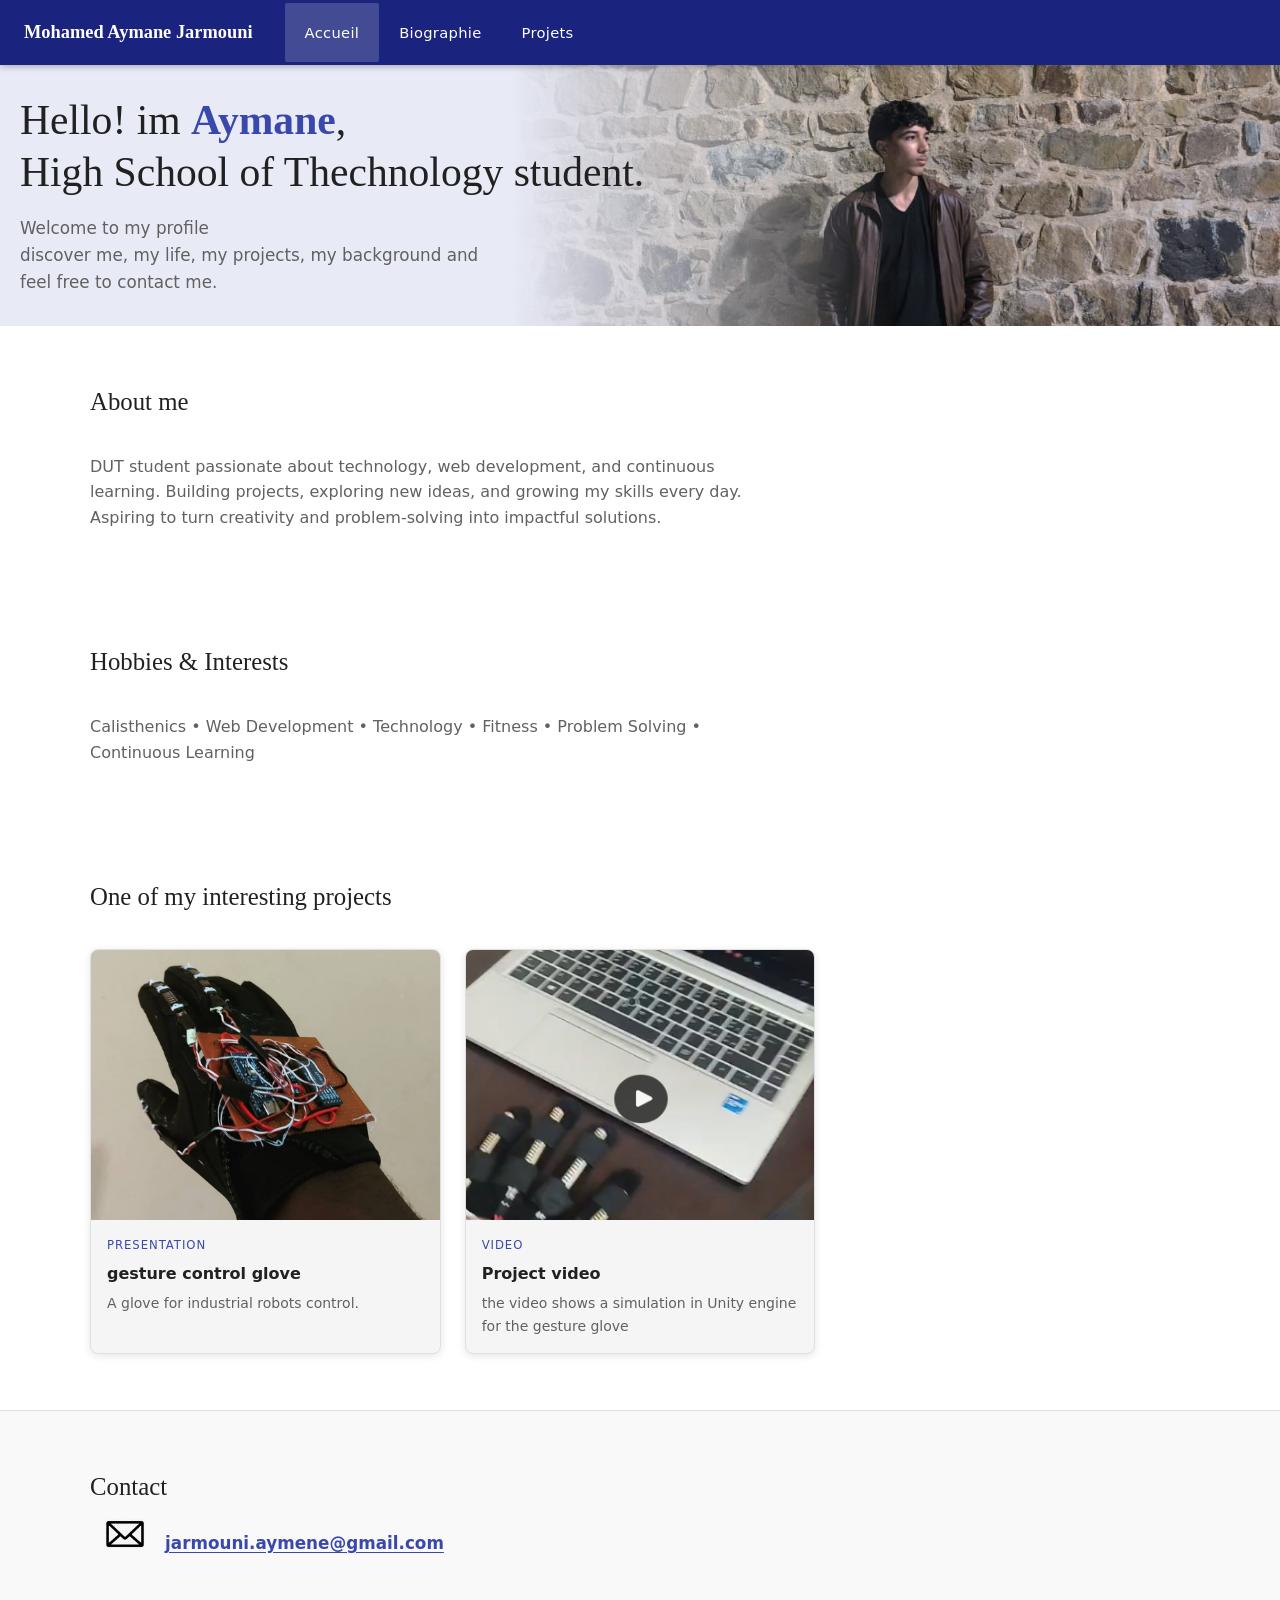
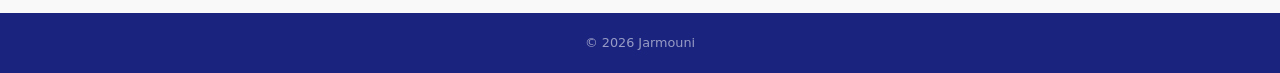
==== index.html @ f405f296 "Update index.html" ====
<!DOCTYPE html>
<html lang="fr">
<head>
  <meta charset="UTF-8" />
  <meta name="viewport" content="width=device-width, initial-scale=1.0" />
  <meta name="viewport" content="width=1280, initial-scale=1.0, maximum-scale=1.0">
  <meta name="viewport" content="width=device-width, initial-scale=1.0, maximum-scale=5.0, user-scalable=yes">
  <link rel="stylesheet" href="sheet.css">
  <title>me</title>
  <script>
    if (/Android|webOS|iPhone|iPad|iPod|BlackBerry|IEMobile|Opera Mini/i.test(navigator.userAgent)) {
        document.querySelector("meta[name=viewport]").setAttribute("content", "width=1280, initial-scale=1.0");
    }
</script>
<style>
.modal {
    display: none;
    position: fixed;
    inset: 0;
    background: rgba(0,0,0,0.7);
    z-index: 9999;

    justify-content: center;
    align-items: center;
}

.modal-content {
    width: 90%;
    max-width: 470px;
    border-radius: 20px;
    overflow: hidden;
    box-shadow: 0 20px 50px rgba(0,0,0,0.5);
    background: white;
}

.modal-content video {
    width: auto;
    height: auto;
    display: block;
}

.close {
    position: absolute;
    top: 20px;
    right: 30px;
    font-size: 35px;
    color: white;
    cursor: pointer;
}
</style><!---->
</head>
<body>
<!--------------------------------------------------------------------------------------------->
  <nav>
    <div class="nav-inner">
      <div class="nav-brand">Mohamed Aymane Jarmouni</div>
      <ul class="nav-links">
        <li><a href="#accueil" class="active">Accueil</a></li>
        <li><a href="#biographie">Biographie</a></li>
        <li><a href="#projets">Projets</a></li>
      </ul>
    </div>
  </nav>
<!--------------------------------------------------------------------------------------------->
  <div class="hero" id="accueil">
    <div class="hero-inner">
      <div class="hero-text">
        <h1>Hello! im <strong>Aymane</strong>,<br> High School of Thechnology student.</h1>
        <p>Welcome to my profile<br>discover me, my life, my projects, my background and feel free to contact me.</p>
      </div>
      <div class="hero-image">
        <img src="1.jpeg" alt="">
      </div>
    </div>
  </div>
<!--------------------------------------------------------------------------------------------->
  <section id="biographie">
    <div class="section-inner">
      <h2>About me</h2>
      <p style="max-width:680px; color: var(--color-muted); font-size:1rem;">
        DUT student passionate about technology, web development, and continuous learning.
        Building projects, exploring new ideas, and growing my skills every day.
        Aspiring to turn creativity and problem-solving into impactful solutions.  
      </p>
    </div>
  </section>
  <!-------------------------------------------------------------->
  <section id="HobbiesnInterests">
    <div class="section-inner">
      <h2>Hobbies & Interests</h2>
      <p style="max-width:680px; color: var(--color-muted); font-size:1rem;">
        Calisthenics • Web Development • Technology • Fitness • Problem Solving • Continuous Learning 
      </p>
    </div>
  </section>
<!--------------------------------------------------------------------------------------------->
  <section class="projects" id="projets">
    <div class="section-inner">
      <h2>One of my interesting projects</h2>
      <div class="projects-grid">

        <!-- Card 1-->
      <a href="pdf.html">
        <div class="card">
          <img src="imageglove43d9-af39-7bb3cfc9e636.jpeg" height="270px" width="350px" alt="">
          <div class="card-body">
            <div class="card-label">Presentation</div>
            <div class="card-title">gesture control glove</div>
            <div class="card-desc">A glove for industrial robots control.<br><span style="visibility: hidden;">.</span></div>
          </div>
        </div>
      </a>
        <!-- Card 3 -------------->
      <a href="#" onclick="openVideo()">
        <div class="card">
          <img src="Screensììììhot from 2026-06-13 17-53-00.png" height="270px" width="350px" alt="">
          <div class="card-body">
            <div class="card-label">Video</div>
            <div class="card-title">Project video</div>
            <div class="card-desc">the video shows a simulation in Unity engine for the gesture glove</div>
          </div>
        </div>
      </a> 
      <div class="modal" id="videoModal">
    <span class="close" onclick="closeVideo()">&times;</span>

    <div class="modal-content">
        <video controls muted>
            <source src="WhatsApp Video 2026-06-13 at 4.05.03 PM.mp4" type="video/mp4">
        </video>
    </div>
    <script>
function openVideo() {
    document.getElementById("videoModal").style.display = "flex";
}

function closeVideo() {
    document.getElementById("videoModal").style.display = "none";
}
</script>

      </div>
    </div>
  </section>
<!--------------------------------------------------------------------------------------------->
  <section class="contact">
    <div class="section-inner">
      <h2>Contact</h2>
      <img src="email.png" width="40" height="30" style="display: inline-block;margin: 0 15px;">
      <a href="mailto:jarmouni.aymene@gmail.com">jarmouni.aymene@gmail.com</a><br>
    </div>
  </section>
<!--------------------------------------------------------------------------------------------->

  <footer>
    &copy; 2026 Jarmouni
  </footer>
<!--------------------------------------------------------------------------------------------->
</body>
</html>
---- sheet.css ----
/* ── TOKENS ────────────────────────────────────────────── */
    :root {
      --color-bg:        #ffffff;
      --color-nav-bg:    #1a237e;   /* deep indigo, like the Google Sites dark nav */
      --color-nav-text:  #ffffff;
      --color-nav-hover: rgba(255,255,255,0.18);
      --color-hero-bg:   #e8eaf6;   /* very light indigo tint */
      --color-accent:    #3949ab;
      --color-text:      #212121;
      --color-muted:     #616161;
      --color-card-bg:   #f5f5f5;
      --color-card-border: #e0e0e0;
      --color-footer-bg: #f9f9f9;
      --color-footer-border: #e0e0e0;

      --font-display: 'Georgia', serif;
      --font-body:    'Segoe UI', system-ui, sans-serif;

      --radius: 8px;
      --shadow: 0 2px 8px rgba(0,0,0,0.10);
    }

    /* ── RESET ─────────────────────────────────────────────── */
    *, *::before, *::after { box-sizing: border-box; margin: 0; padding: 0; }
    body {
      font-family: var(--font-body);
      background: var(--color-bg);
      color: var(--color-text);
      line-height: 1.6;
    }
    a { color: inherit; text-decoration: none; }
    img { display: block; max-width: 100%; }

    /* ── NAV ────────────────────────────────────────────────── */
    nav {
      background: var(--color-nav-bg);
      position: sticky;
      top: 0;
      z-index: 100;
      box-shadow: 0 2px 6px rgba(0,0,0,0.25);
    }
    .nav-inner {
      max-width: 1100px;
      margin: 0 0;
      padding: 0 24px;
      display: flex;
      align-items: center;
      gap: 8px;
    }
    .nav-brand {
      font-family: var(--font-display);
      font-size: 1.15rem;
      font-weight: 700;
      color: var(--color-nav-text);
      padding: 18px 0;
      margin-right: 24px;
      white-space: nowrap;
    }
    .nav-links {
      display: flex;
      list-style: none;
      gap: 0;
    }
    .nav-links li a {
      display: block;
      color: var(--color-nav-text);
      padding: 18px 20px;
      font-size: 0.92rem;
      letter-spacing: 0.02em;
      transition: background 0.18s;
      border-radius: 2px;
    }
    .nav-links li a:hover,
    .nav-links li a.active {
      background: var(--color-nav-hover);
    }

    /* ── HERO ───────────────────────────────────────────────── */
    .hero {
      background: var(--color-hero-bg);
      padding: 0px 0px;
    }
    .hero-inner {
      display: flex;
      align-items: left;
      position: relative;
      z-index: 1;
      padding: 30px 0px 30px 20px;
    }
    .hero-text { flex: 1; position: relative;
  z-index: 2;         }
    .hero-text h1 {
      font-family: var(--font-display);
      font-size: clamp(1.6rem, 4vw, 2.6rem);
      font-weight: 400;
      line-height: 1.25;
      color: var(--color-text);
      margin-bottom: 16px;
      position: relative;
  z-index: 2;        
    }
    .hero-text h1 strong {
      color: var(--color-accent);
      font-weight: 700;
      position: relative;
      z-index: 2;        
      
    }
    .hero-text p {
      font-size: 1.05rem;
      color: var(--color-muted);
      max-width: 480px;
      position: relative;
  z-index: 2;        
    }
    .hero-image {
      position: absolute;
  right: 0;
  top: 0;
  height: 100%;
  width: 60%;
    }
    .hero-image img {
      width: 100%;
      height: 100%;
      object-fit: cover;
  -webkit-mask-image: linear-gradient(to left, black 50%, transparent 100%);
  mask-image: linear-gradient(to left, black 50%, transparent 100%);
    }
    
    .hero-image-placeholder {
      width: 100%;
      height: 100%;
      display: flex;
      align-items: center;
      justify-content: center;
      color: #9fa8da;
      font-size: 3rem;
    }

    /* ── SECTIONS ───────────────────────────────────────────── */
    section {
      padding: 56px 24px;
    }
    .section-inner {
      max-width: 1100px;
      margin: 0 auto;
    }
    section h2 {
      font-family: var(--font-display);
      font-size: 1.55rem;
      font-weight: 400;
      color: var(--color-text);
      margin-bottom: 32px;
    }

    /* ── PROJECTS GRID ──────────────────────────────────────── */
    .projects { background: var(--color-bg); }
    .projects-grid {
      display: grid;
      grid-template-columns: repeat(3, 1fr);
      gap: 24px;
    }
    .card {
      background: var(--color-card-bg);
      border: 1px solid var(--color-card-border);
      border-radius: var(--radius);
      overflow: hidden;
      box-shadow: var(--shadow);
      transition: transform 0.18s, box-shadow 0.18s;
    }
    .card:hover {
      transform: translateY(-3px);
      box-shadow: 0 6px 18px rgba(0,0,0,0.13);
    }
    .card-thumb {
      width: 100%;
      height: 160px;
      background: #c5cae9;
      display: flex;
      align-items: center;
      justify-content: center;
      color: #9fa8da;
      font-size: 2.5rem;
    }
    .card-thumb img {
      width: 100%;
      height: 100%;
      object-fit: cover;
    }
    .card-body {
      padding: 16px;
    }
    .card-label {
      font-size: 0.73rem;
      text-transform: uppercase;
      letter-spacing: 0.08em;
      color: var(--color-accent);
      margin-bottom: 6px;
    }
    .card-title {
      font-size: 1rem;
      font-weight: 600;
      color: var(--color-text);
    }
    .card-desc {
      font-size: 0.875rem;
      color: var(--color-muted);
      margin-top: 6px;
    }

    /* ── CONTACT ────────────────────────────────────────────── */
    .contact {
      background: var(--color-footer-bg);
      border-top: 1px solid var(--color-footer-border);
    }
    .contact h2 { margin-bottom: 12px; }
    .contact a {
      color: var(--color-accent);
      font-size: 1.05rem;
      font-weight: 600;
      text-decoration: underline;
      text-underline-offset: 3px;
    }
    .contact a:hover { opacity: 0.8; }

    /* ── FOOTER ─────────────────────────────────────────────── */
    footer {
      background: var(--color-nav-bg);
      color: rgba(255,255,255,0.55);
      text-align: center;
      font-size: 0.8rem;
      padding: 20px 24px;
    }

    /* ── RESPONSIVE ─────────────────────────────────────────── */
    @media (max-width: 900px) {
      .hero-inner { flex-direction: column; gap: 32px; }
      .hero-image { width: 100%; height: 226px; }
      .projects-grid { grid-template-columns: repeat(2, 1fr); }
    }
    @media (max-width: 600px) {
      .nav-brand { font-size: 1rem; }
      .nav-links li a { padding: 18px 12px; font-size: 0.85rem; }
      .projects-grid { grid-template-columns: 1fr; }
    }
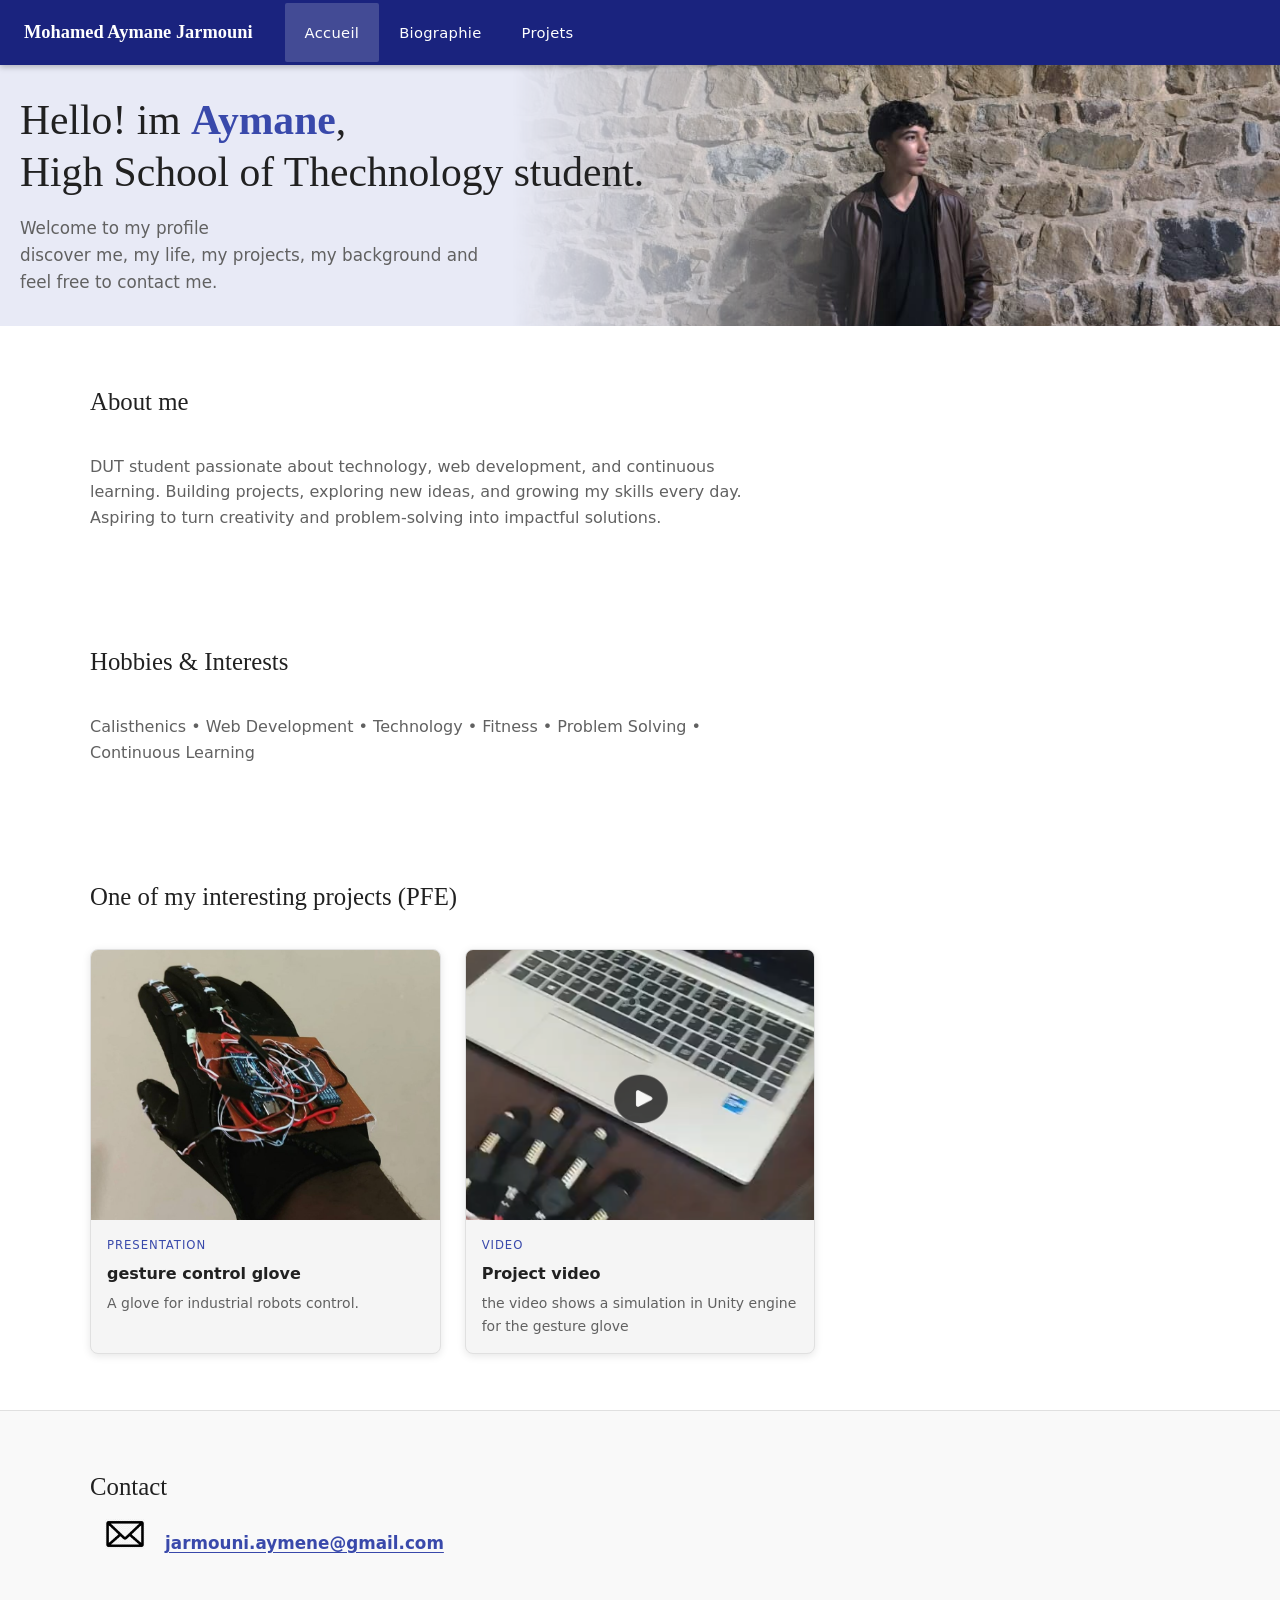
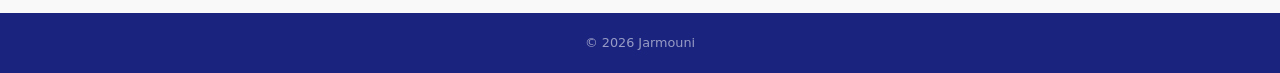
==== commit 97478386: "Update index.html" ====
--- a/index.html
+++ b/index.html
@@ -7,11 +7,7 @@
   <meta name="viewport" content="width=device-width, initial-scale=1.0, maximum-scale=5.0, user-scalable=yes">
   <link rel="stylesheet" href="sheet.css">
   <title>me</title>
-  <script>
-    if (/Android|webOS|iPhone|iPad|iPod|BlackBerry|IEMobile|Opera Mini/i.test(navigator.userAgent)) {
-        document.querySelector("meta[name=viewport]").setAttribute("content", "width=1280, initial-scale=1.0");
-    }
-</script>
+  
 <style>
 .modal {
     display: none;
@@ -96,7 +92,7 @@
 <!--------------------------------------------------------------------------------------------->
   <section class="projects" id="projets">
     <div class="section-inner">
-      <h2>One of my interesting projects</h2>
+      <h2>One of my interesting projects (PFE)</h2>
       <div class="projects-grid">
 
         <!-- Card 1-->
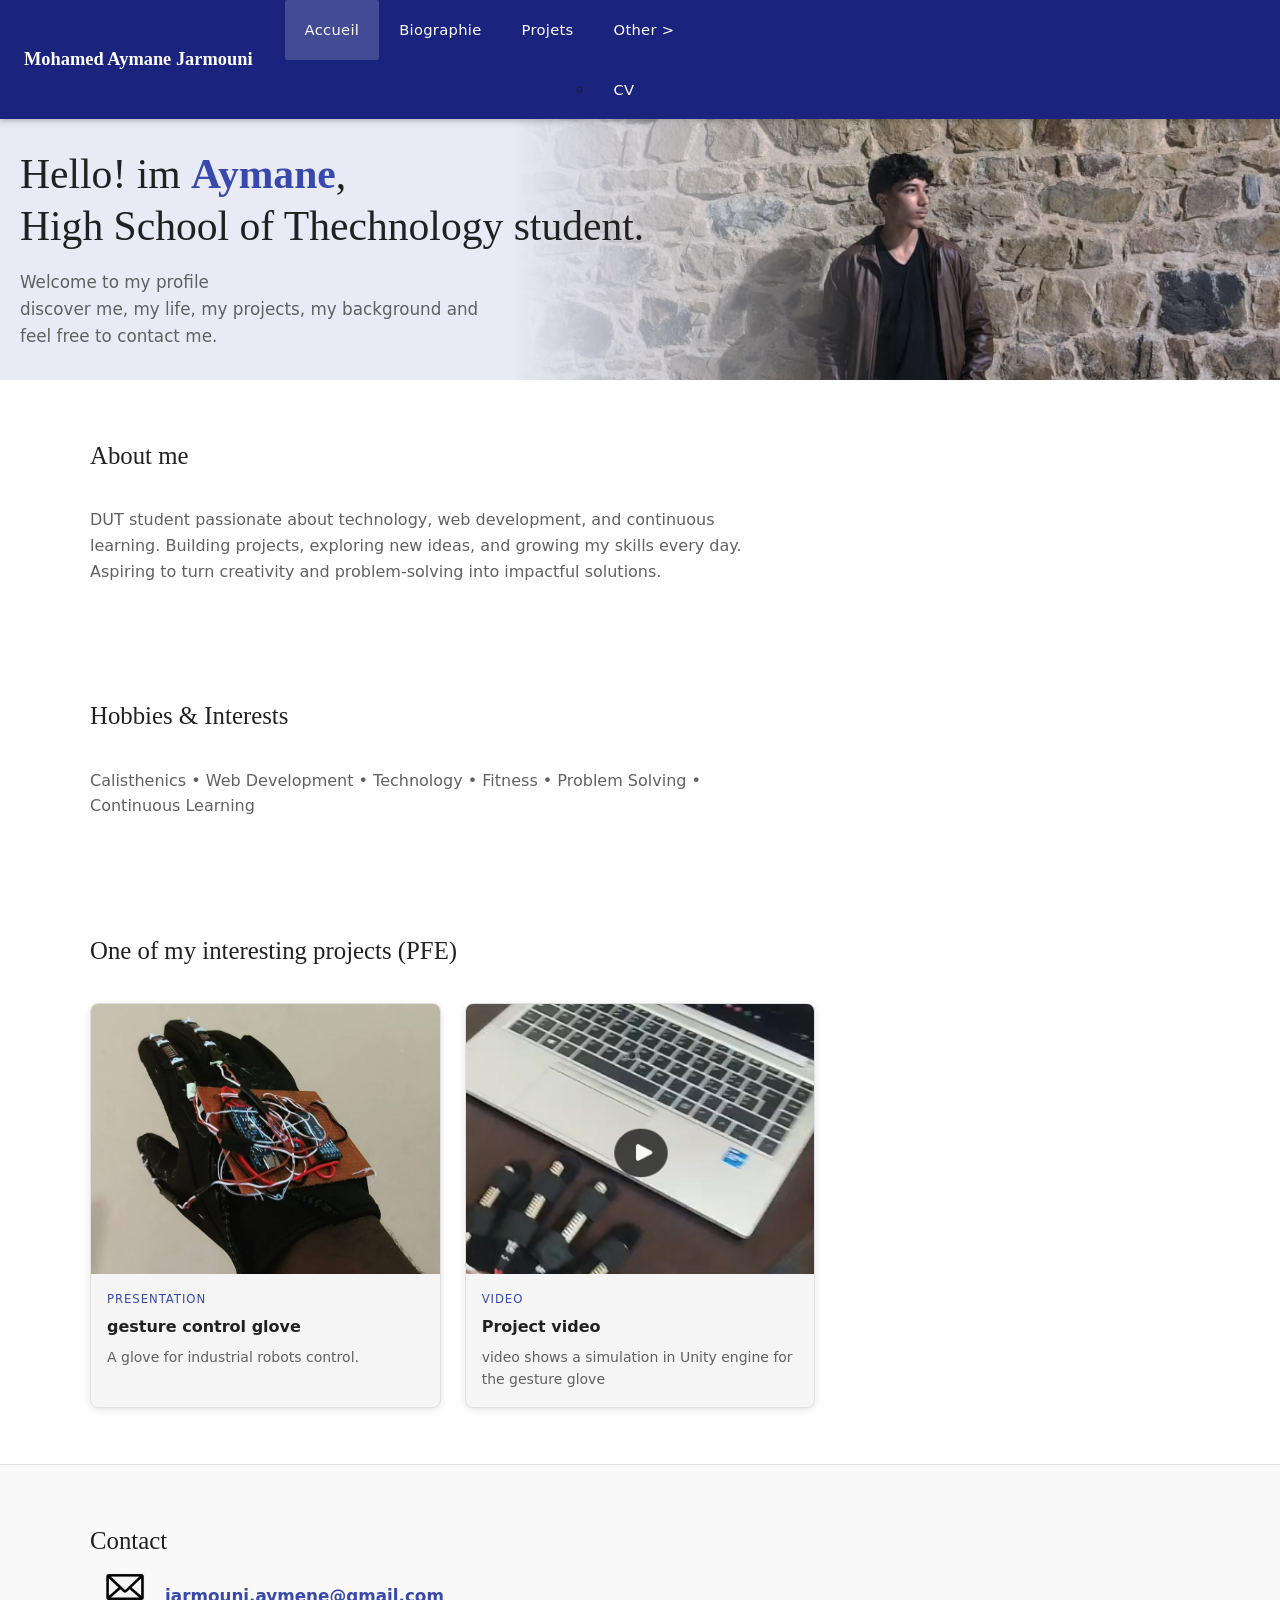
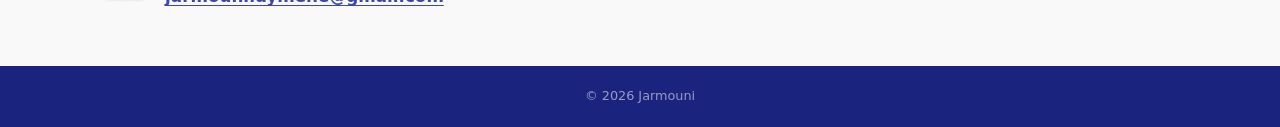
==== commit e542705b: "Update index.html" ====
--- a/index.html
+++ b/index.html
@@ -7,7 +7,11 @@
   <meta name="viewport" content="width=device-width, initial-scale=1.0, maximum-scale=5.0, user-scalable=yes">
   <link rel="stylesheet" href="sheet.css">
   <title>me</title>
-  
+  <script>
+    if (/Android|webOS|iPhone|iPad|iPod|BlackBerry|IEMobile|Opera Mini/i.test(navigator.userAgent)) {
+        document.querySelector("meta[name=viewport]").setAttribute("content", "width=1280, initial-scale=1.0");
+    }
+</script>
 <style>
 .modal {
     display: none;
@@ -54,6 +58,11 @@
         <li><a href="#accueil" class="active">Accueil</a></li>
         <li><a href="#biographie">Biographie</a></li>
         <li><a href="#projets">Projets</a></li>
+        <li class="dropdown"><a >Other <span class="arrow">></span></a>
+        <ul class="submenu">
+        <li><a href="index_cv.html">CV</a></li>
+      </ul>
+        </li>
       </ul>
     </div>
   </nav>
@@ -113,7 +122,7 @@
           <div class="card-body">
             <div class="card-label">Video</div>
             <div class="card-title">Project video</div>
-            <div class="card-desc">the video shows a simulation in Unity engine for the gesture glove</div>
+            <div class="card-desc">video shows a simulation in Unity engine for the gesture glove</div>
           </div>
         </div>
       </a> 
--- a/sheet.css
+++ b/sheet.css
@@ -27,6 +27,7 @@
       background: var(--color-bg);
       color: var(--color-text);
       line-height: 1.6;
+ 
     }
     a { color: inherit; text-decoration: none; }
     img { display: block; max-width: 100%; }
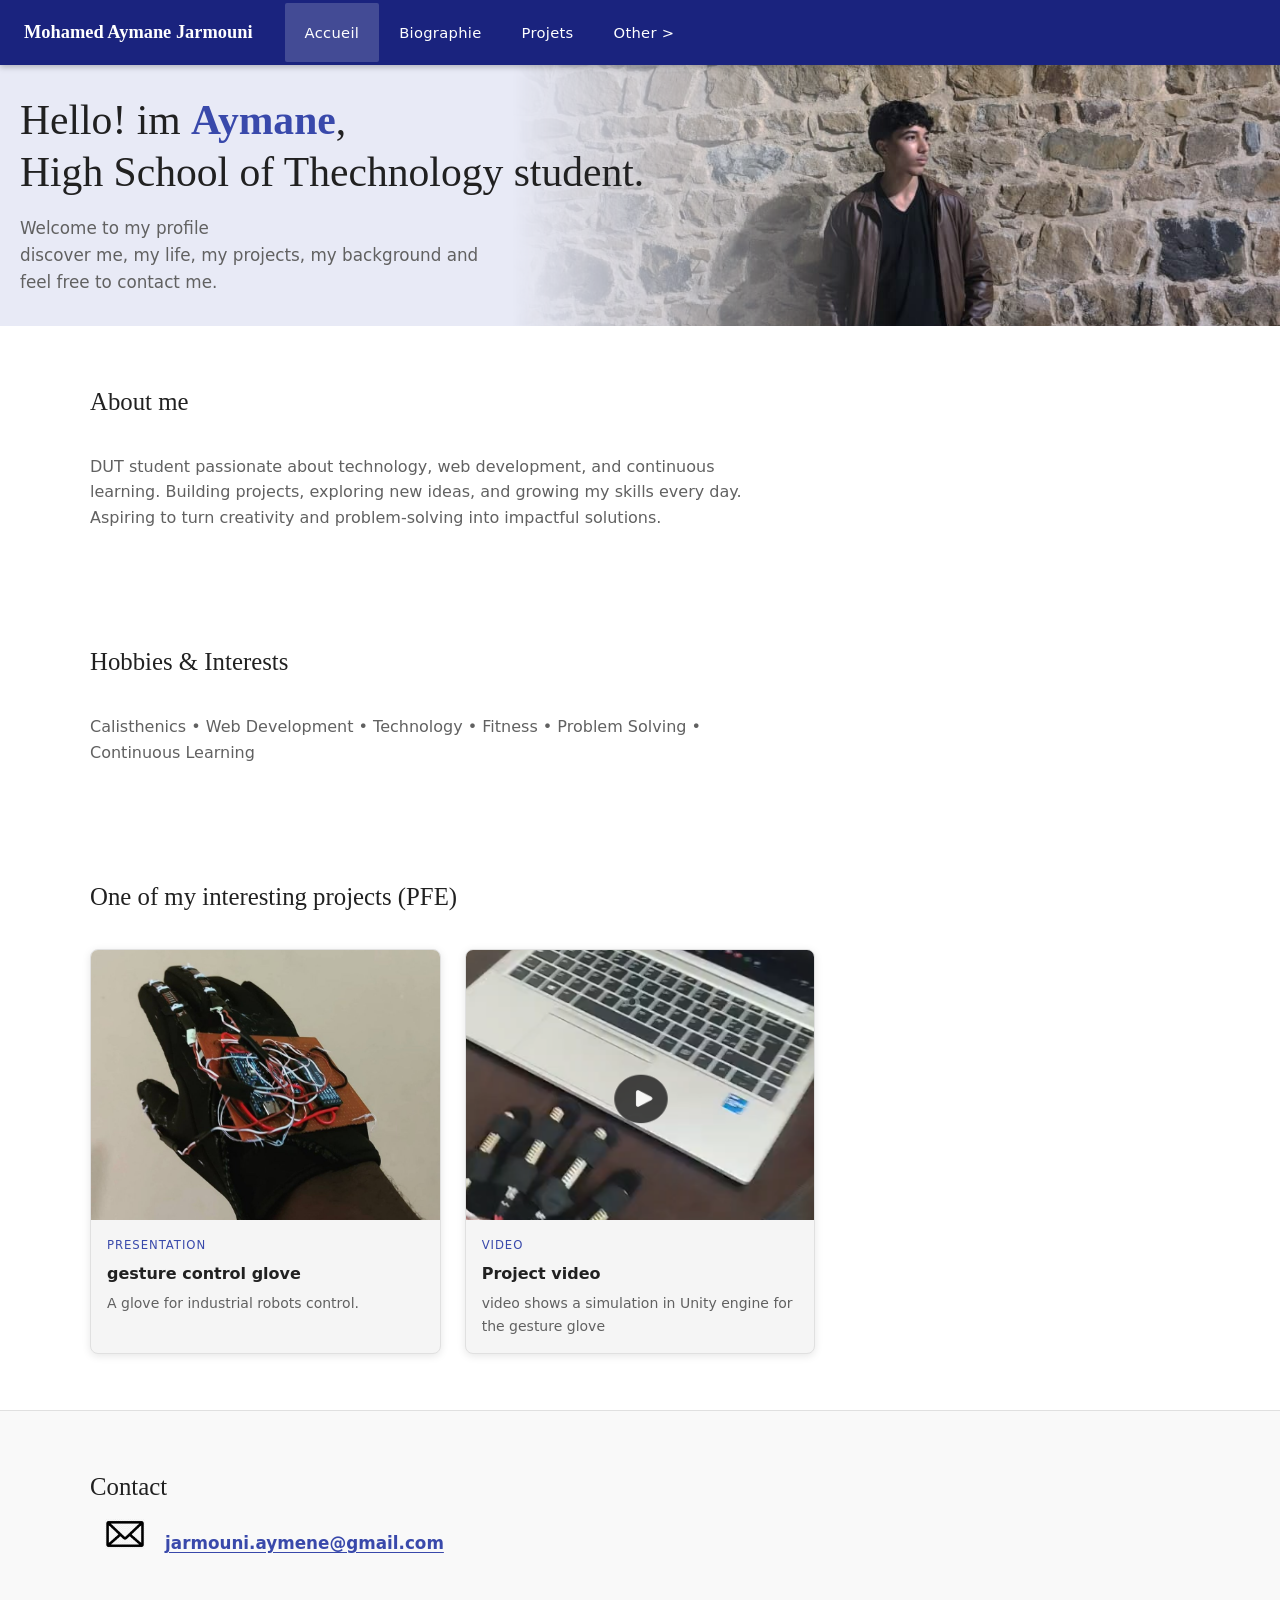
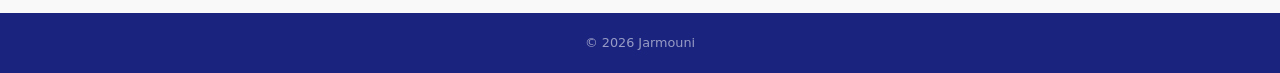
==== commit 52318e7f: "Update index.html" ====
--- a/index.html
+++ b/index.html
@@ -7,11 +7,7 @@
   <meta name="viewport" content="width=device-width, initial-scale=1.0, maximum-scale=5.0, user-scalable=yes">
   <link rel="stylesheet" href="sheet.css">
   <title>me</title>
-  <script>
-    if (/Android|webOS|iPhone|iPad|iPod|BlackBerry|IEMobile|Opera Mini/i.test(navigator.userAgent)) {
-        document.querySelector("meta[name=viewport]").setAttribute("content", "width=1280, initial-scale=1.0");
-    }
-</script>
+  
 <style>
 .modal {
     display: none;
--- a/sheet.css
+++ b/sheet.css
@@ -1,10 +1,10 @@
- /* ── TOKENS ────────────────────────────────────────────── */
+ /*tokens*/
     :root {
       --color-bg:        #ffffff;
-      --color-nav-bg:    #1a237e;   /* deep indigo, like the Google Sites dark nav */
+      --color-nav-bg:    #1a237e;   
       --color-nav-text:  #ffffff;
       --color-nav-hover: rgba(255,255,255,0.18);
-      --color-hero-bg:   #e8eaf6;   /* very light indigo tint */
+      --color-hero-bg:   #e8eaf6;   
       --color-accent:    #3949ab;
       --color-text:      #212121;
       --color-muted:     #616161;
@@ -20,19 +20,18 @@
       --shadow: 0 2px 8px rgba(0,0,0,0.10);
     }
 
-    /* ── RESET ─────────────────────────────────────────────── */
+    
     *, *::before, *::after { box-sizing: border-box; margin: 0; padding: 0; }
     body {
       font-family: var(--font-body);
       background: var(--color-bg);
       color: var(--color-text);
       line-height: 1.6;
- 
     }
     a { color: inherit; text-decoration: none; }
     img { display: block; max-width: 100%; }
 
-    /* ── NAV ────────────────────────────────────────────────── */
+    
     nav {
       background: var(--color-nav-bg);
       position: sticky;
@@ -40,6 +39,40 @@
       z-index: 100;
       box-shadow: 0 2px 6px rgba(0,0,0,0.25);
     }
+    .dropdown {
+    position: relative;
+}
+
+.dropdown a {
+    text-decoration: none;
+    color: white;
+}
+
+.arrow {
+    display: inline-block;
+    transition: transform 0.3s ease;
+}
+
+.submenu {
+    display: none;
+    position: absolute;
+    top: 100%;
+    left: 0;
+    list-style: none;
+    background: #1a237e;
+    padding: 10px;
+    min-width: 94px;
+    border-bottom-left-radius:15px ;
+    border-bottom-right-radius: 15px;
+}
+
+.dropdown:hover .submenu {
+    display: block;
+}
+
+.dropdown:hover .arrow {
+    transform: rotate(90deg);
+}
     .nav-inner {
       max-width: 1100px;
       margin: 0 0;
@@ -76,7 +109,7 @@
       background: var(--color-nav-hover);
     }
 
-    /* ── HERO ───────────────────────────────────────────────── */
+    /* ---- HERO ----------------*/
     .hero {
       background: var(--color-hero-bg);
       padding: 0px 0px;
@@ -139,7 +172,7 @@
       font-size: 3rem;
     }
 
-    /* ── SECTIONS ───────────────────────────────────────────── */
+    /* -------- SECTIONS----------------------------*/
     section {
       padding: 56px 24px;
     }
@@ -155,7 +188,7 @@
       margin-bottom: 32px;
     }
 
-    /* ── PROJECTS GRID ──────────────────────────────────────── */
+    /* ─--- PROJECTS GRID -----------------------------------*/
     .projects { background: var(--color-bg); }
     .projects-grid {
       display: grid;
@@ -169,6 +202,7 @@
       overflow: hidden;
       box-shadow: var(--shadow);
       transition: transform 0.18s, box-shadow 0.18s;
+     max-width: fit-content;
     }
     .card:hover {
       transform: translateY(-3px);
@@ -210,7 +244,7 @@
       margin-top: 6px;
     }
 
-    /* ── CONTACT ────────────────────────────────────────────── */
+    /* -------------- CONTACT ---------------------------- */
     .contact {
       background: var(--color-footer-bg);
       border-top: 1px solid var(--color-footer-border);
@@ -225,7 +259,7 @@
     }
     .contact a:hover { opacity: 0.8; }
 
-    /* ── FOOTER ─────────────────────────────────────────────── */
+    /*------ FOOTER ------------- */
     footer {
       background: var(--color-nav-bg);
       color: rgba(255,255,255,0.55);
@@ -234,7 +268,7 @@
       padding: 20px 24px;
     }
 
-    /* ── RESPONSIVE ─────────────────────────────────────────── */
+    /*-------RESPONSIVE -------------------─────────────────────────────── */
     @media (max-width: 900px) {
       .hero-inner { flex-direction: column; gap: 32px; }
       .hero-image { width: 100%; height: 226px; }
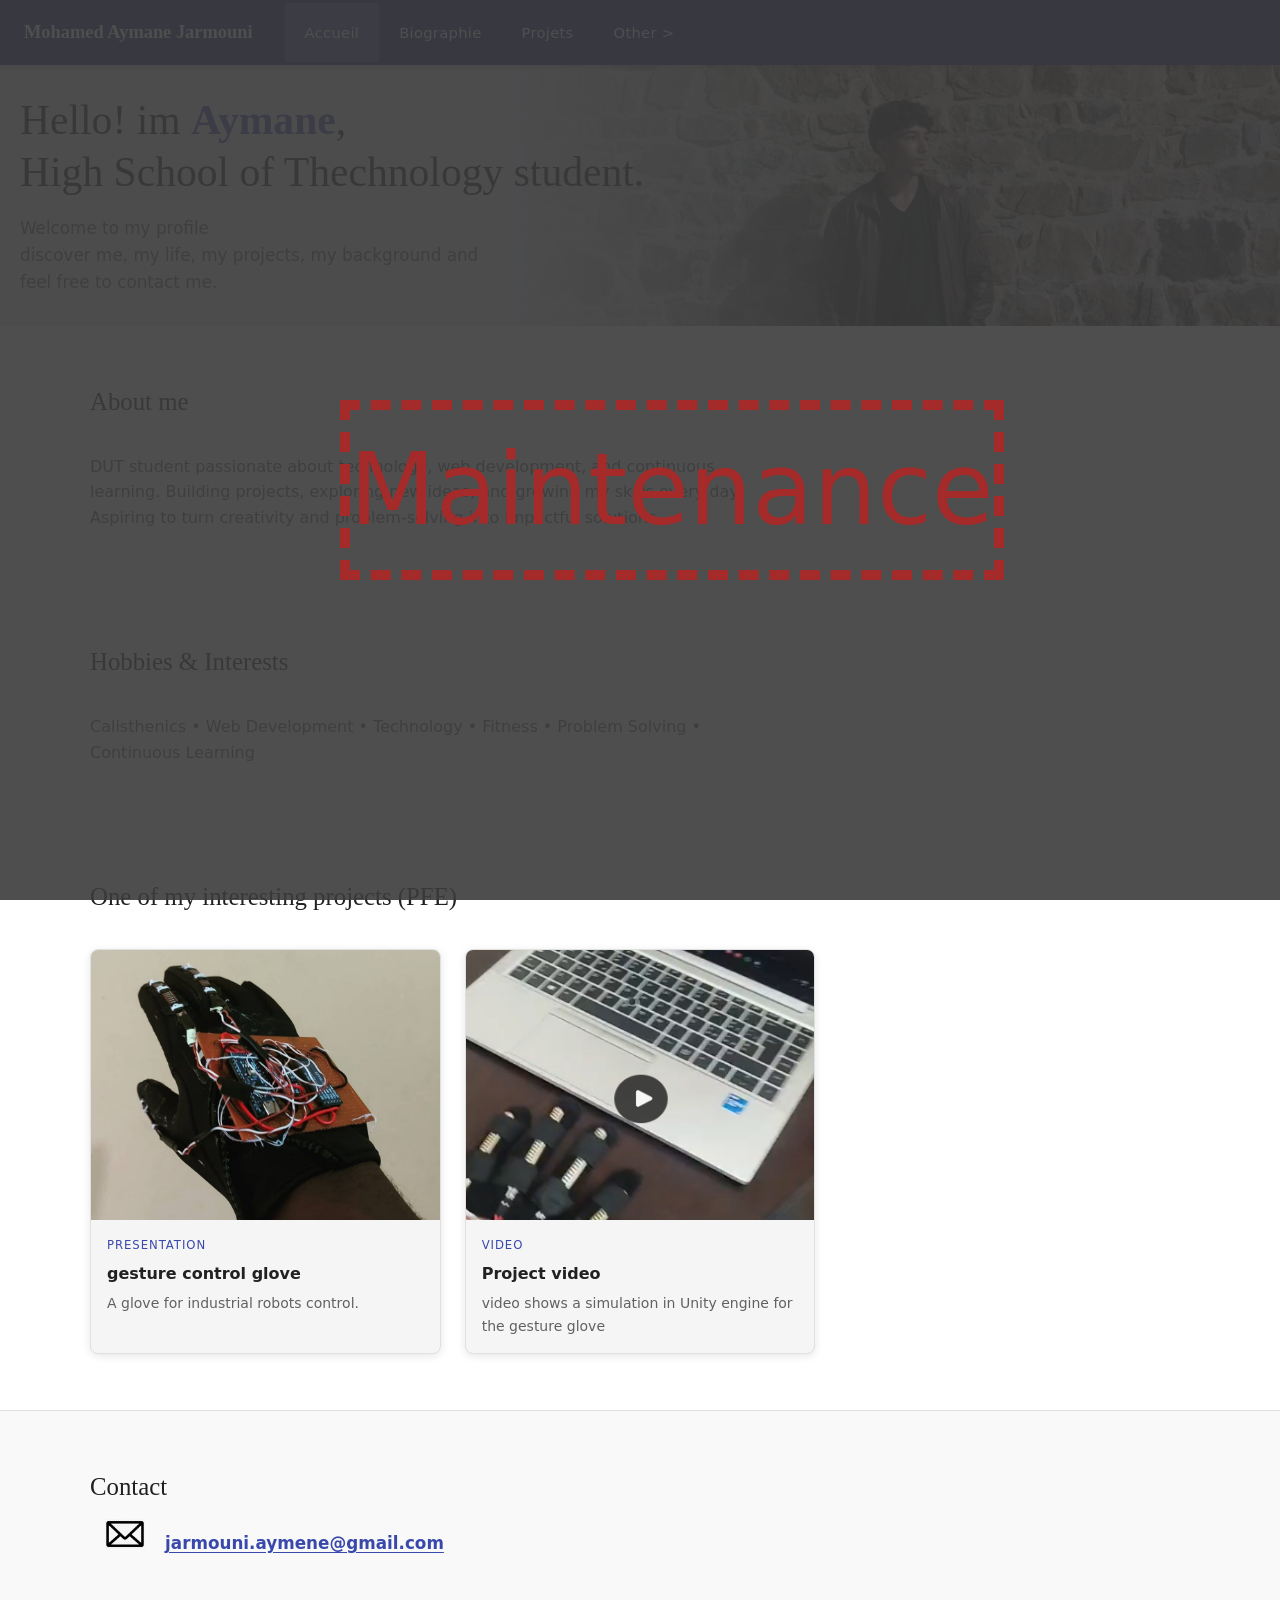
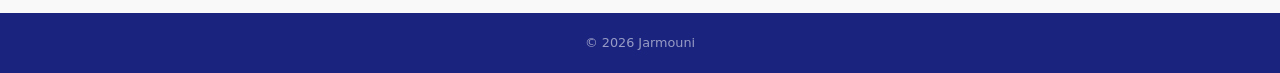
==== commit e076c944: "Update index.html" ====
--- a/index.html
+++ b/index.html
@@ -7,7 +7,11 @@
   <meta name="viewport" content="width=device-width, initial-scale=1.0, maximum-scale=5.0, user-scalable=yes">
   <link rel="stylesheet" href="sheet.css">
   <title>me</title>
-  
+  <script>
+    if (/Android|webOS|iPhone|iPad|iPod|BlackBerry|IEMobile|Opera Mini/i.test(navigator.userAgent)) {
+        document.querySelector("meta[name=viewport]").setAttribute("content", "width=1280, initial-scale=1.0");
+    }
+</script>
 <style>
 .modal {
     display: none;
@@ -46,6 +50,11 @@
 </style><!---->
 </head>
 <body>
+  <div style="position: fixed;margin: 0;padding: 0;width: 100%;height: 100%;inset: 0;z-index: 99999;background-color:rgba(59, 59, 59, 0.9);font-size: 100px;text-align: center;" >
+    <span style="margin: 400px 0 0 -300px;position: fixed;color: brown;border: 10px brown dashed;">
+    Maintenance
+    </span>
+  </div>
 <!--------------------------------------------------------------------------------------------->
   <nav>
     <div class="nav-inner">
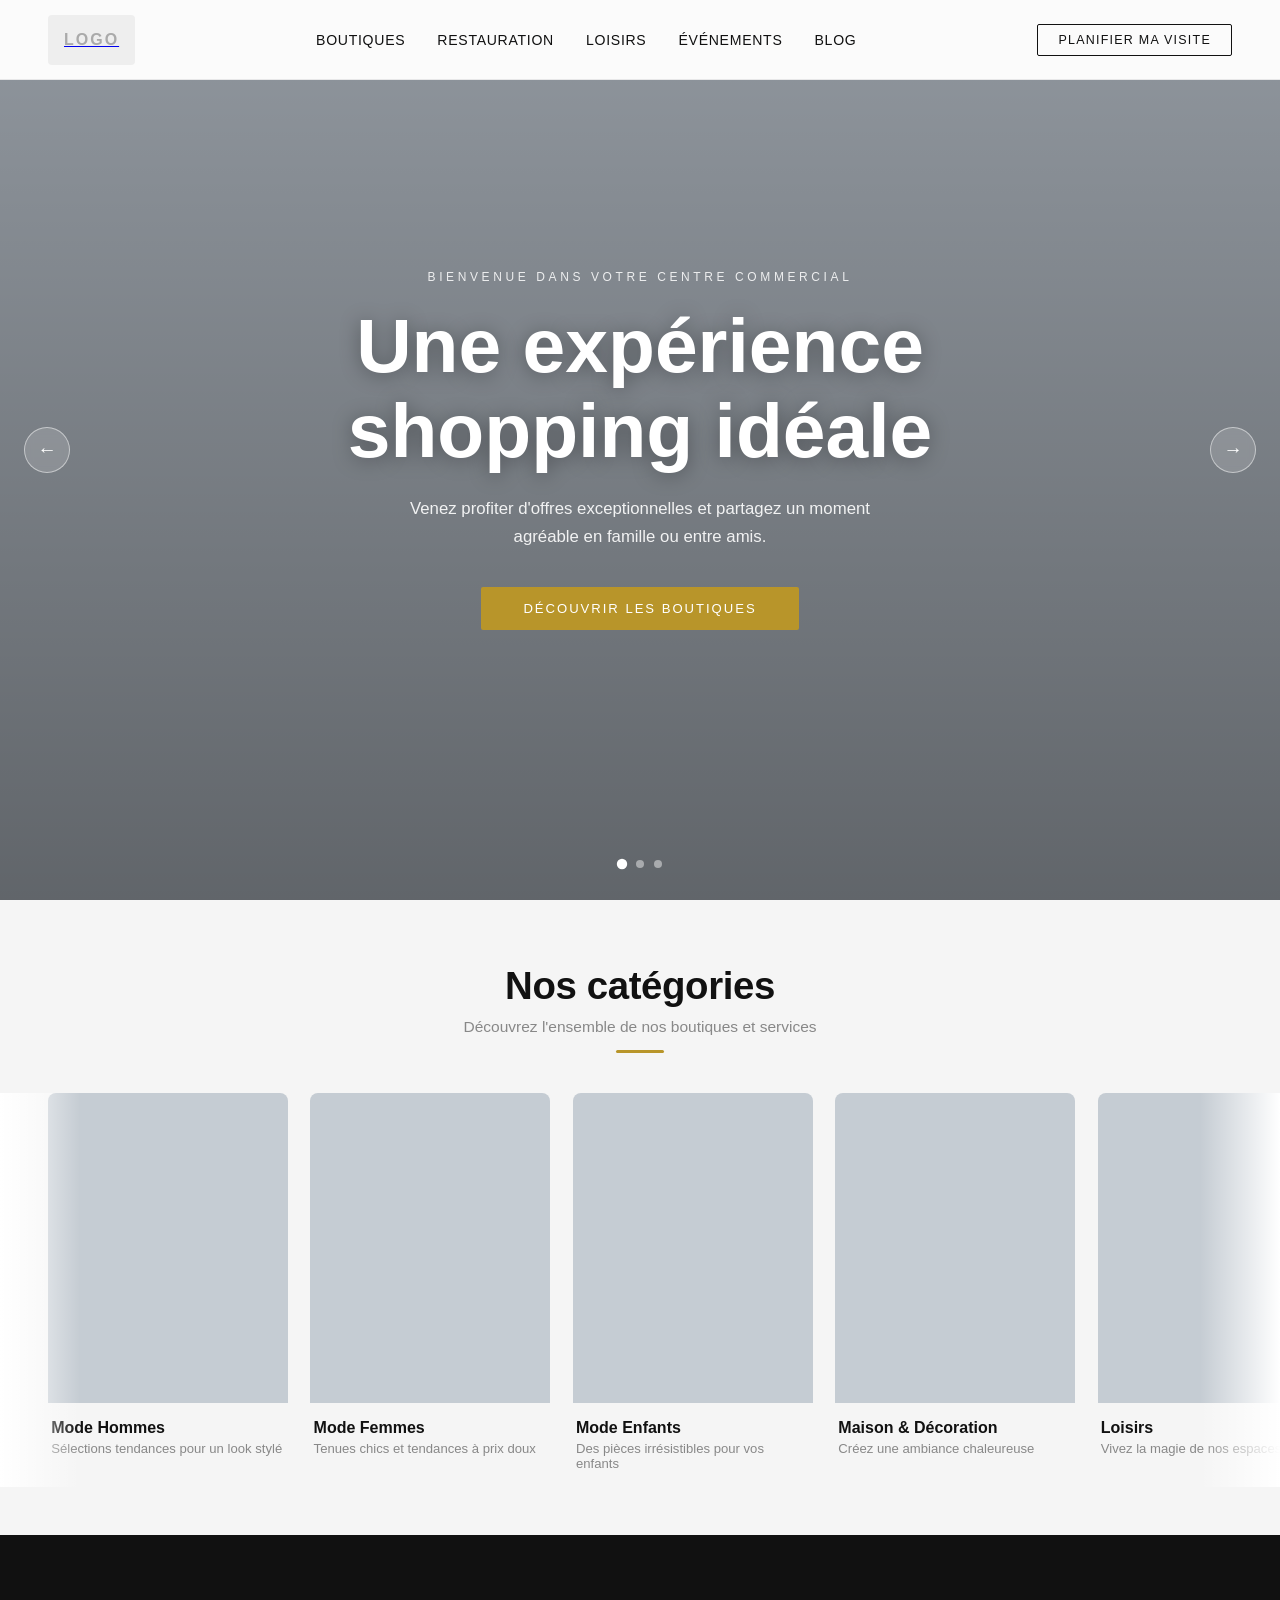
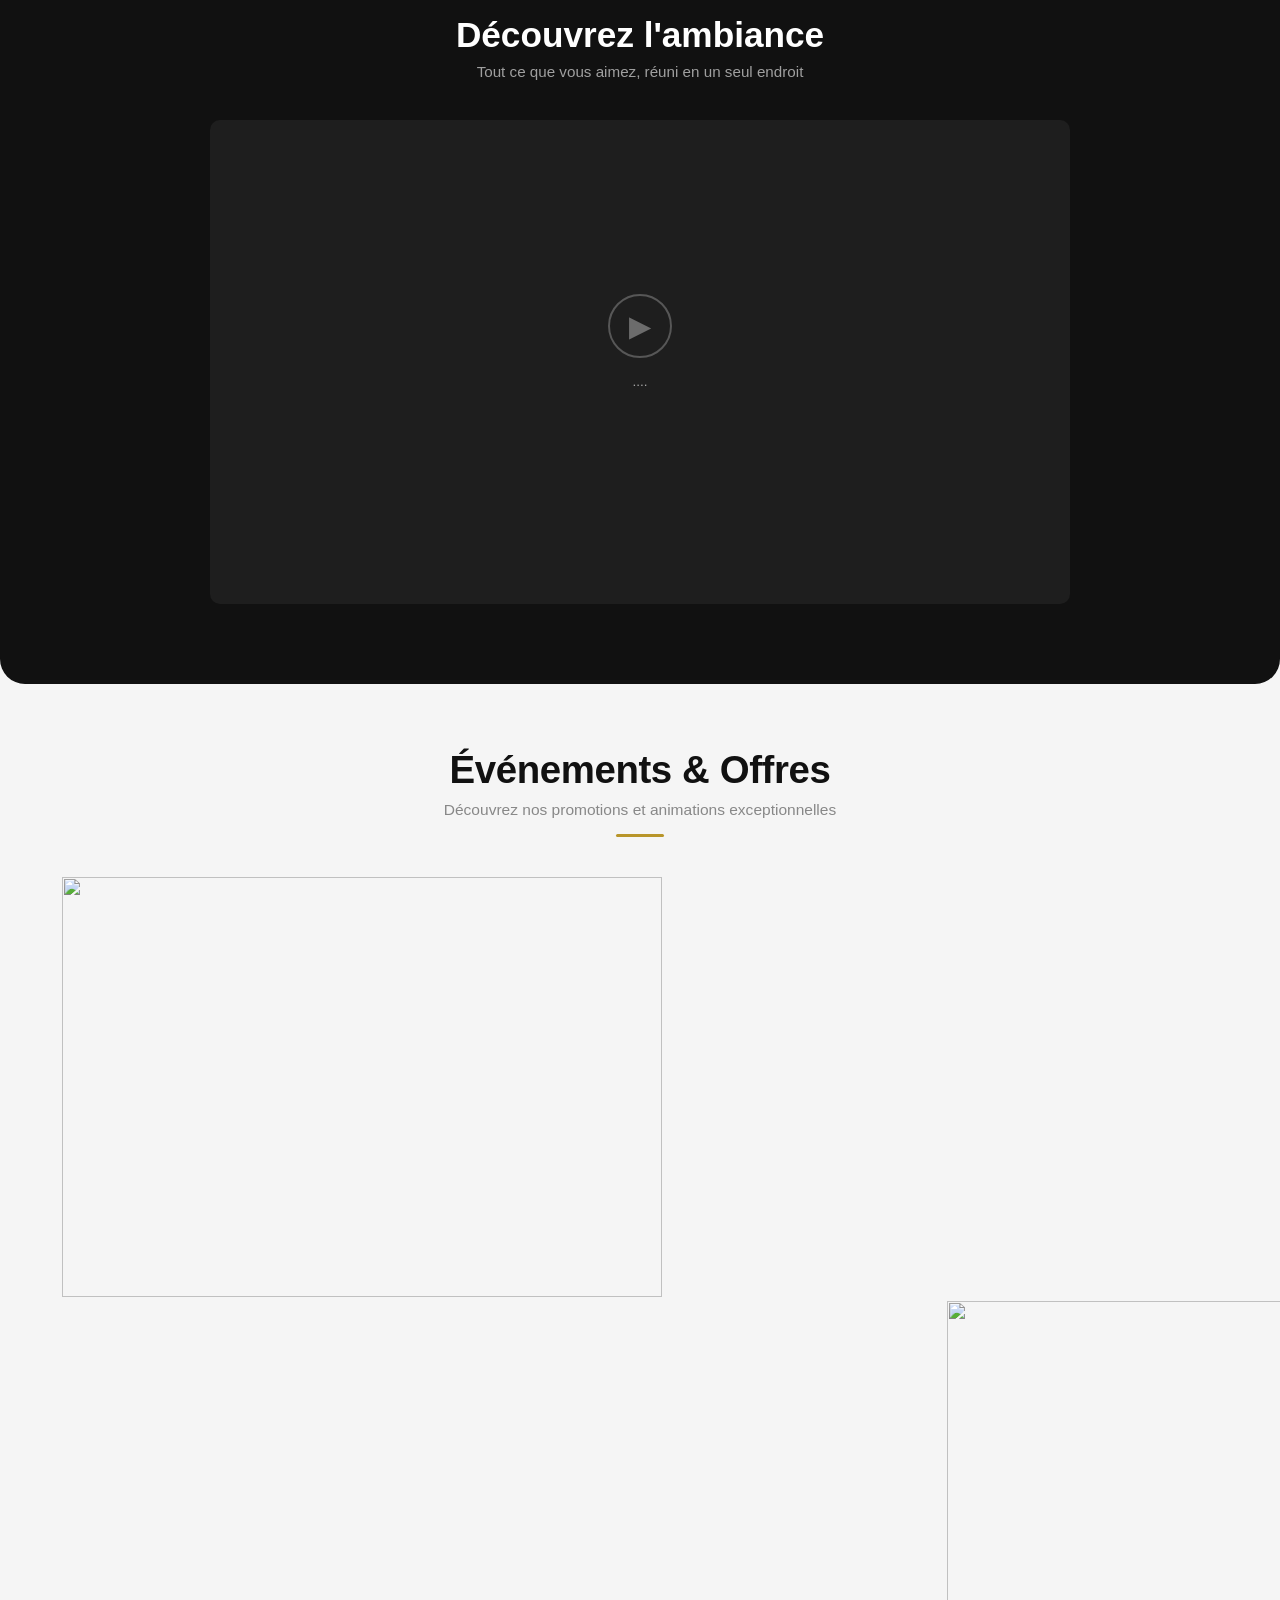
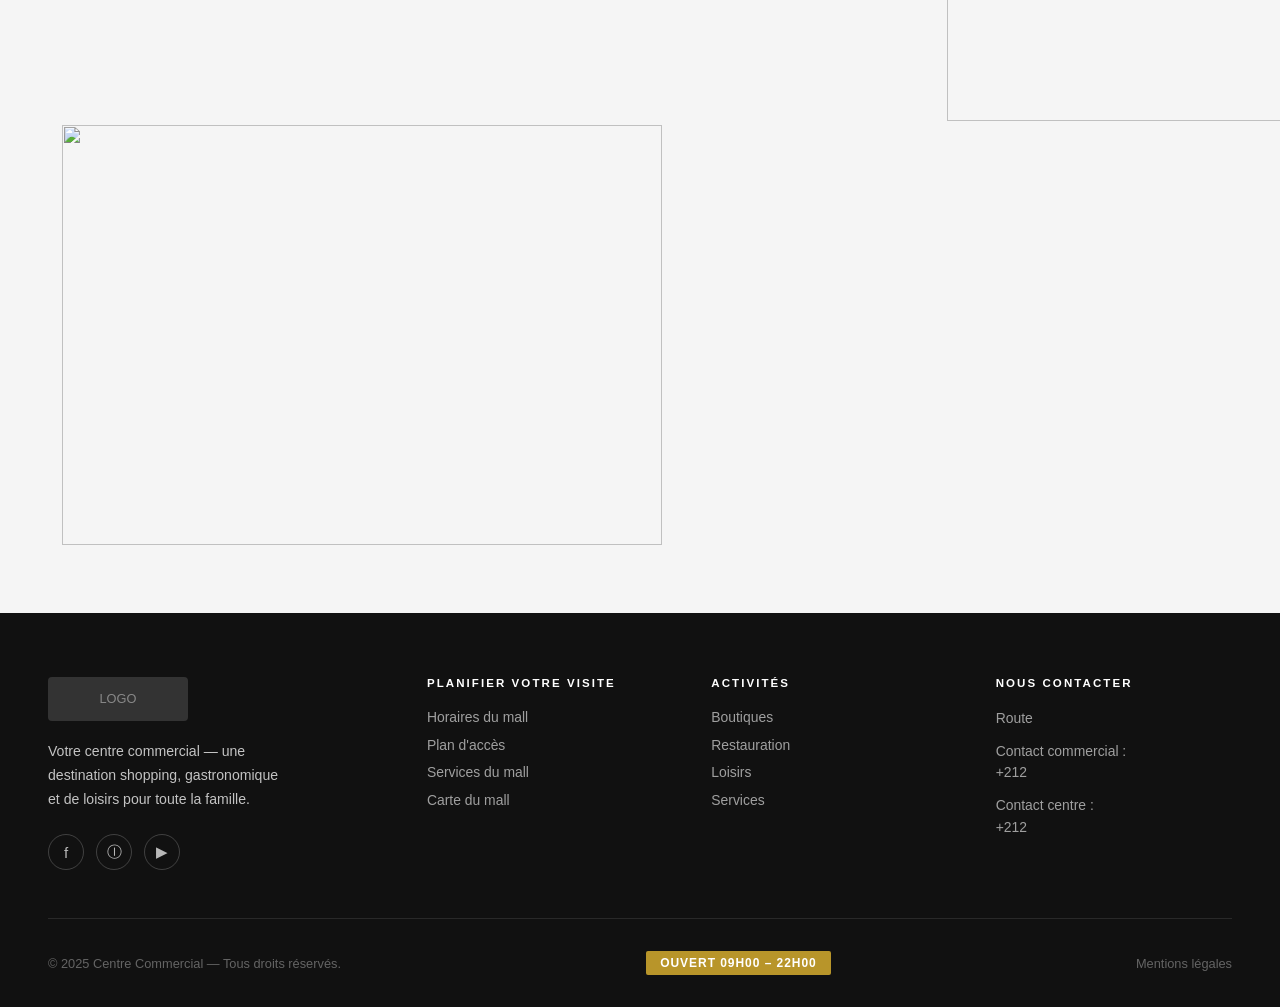
==== commit 287447aa: "Add initial HTML structure for shopping center site" ====
--- a/index.html
+++ b/index.html
@@ -1,170 +1,601 @@
 <!DOCTYPE html>
 <html lang="fr">
 <head>
-  <meta charset="UTF-8" />
-  <meta name="viewport" content="width=device-width, initial-scale=1.0" />
-  <meta name="viewport" content="width=1280, initial-scale=1.0, maximum-scale=1.0">
-  <meta name="viewport" content="width=device-width, initial-scale=1.0, maximum-scale=5.0, user-scalable=yes">
-  <link rel="stylesheet" href="sheet.css">
-  <title>me</title>
-  <script>
-    if (/Android|webOS|iPhone|iPad|iPod|BlackBerry|IEMobile|Opera Mini/i.test(navigator.userAgent)) {
-        document.querySelector("meta[name=viewport]").setAttribute("content", "width=1280, initial-scale=1.0");
-    }
-</script>
+<meta charset="UTF-8">
+<meta name="viewport" content="width=device-width, initial-scale=1.0">
+<title>Mon Centre Commercial</title>
 <style>
-.modal {
-    display: none;
-    position: fixed;
-    inset: 0;
-    background: rgba(0,0,0,0.7);
-    z-index: 9999;
-
-    justify-content: center;
-    align-items: center;
+  *, *::before, *::after { margin: 0; padding: 0; box-sizing: border-box; }
+
+  :root {
+    --gold: #b8952a;
+    --gold-light: #d4af4a;
+    --dark: #111111;
+    --white: #ffffff;
+    --gray-bg: #f5f5f3;
+    --text-muted: #888;
+    --nav-h: 80px;
+  }
+
+  html { scroll-behavior: smooth; }
+  body { font-family: 'Segoe UI', Arial, sans-serif; color: var(--dark); background: var(--white);
+  background-color: whitesmoke;
+  background-repeat: no-repeat;
+  background-size: 100%;
+  
 }
 
-.modal-content {
-    width: 90%;
-    max-width: 470px;
-    border-radius: 20px;
-    overflow: hidden;
-    box-shadow: 0 20px 50px rgba(0,0,0,0.5);
-    background: white;
+  nav {
+    position: fixed; top: 0; left: 0; right: 0; z-index: 1000;
+    height: var(--nav-h);
+    display: flex; align-items: center; justify-content: space-between;
+    padding: 0 3rem;
+    background: rgba(255,255,255,0.96);
+    border-bottom: 1px solid rgba(0,0,0,0.08);
+    transition: background 0.3s;
+  }
+  .nav-logo img, .nav-logo-placeholder {
+    height: 50px; width: auto;
+    display: flex; align-items: center; gap: 8px;
+    font-weight: 700; font-size: 1.3rem; letter-spacing: 2px;
+    color: var(--dark); text-decoration: none;
+  }
+  .nav-logo-placeholder {
+    background: #eee; border-radius: 4px; padding: 0 16px;
+    font-size: 1rem; color: #aaa;
+  }
+  .nav-links { display: flex; gap: 2rem; list-style: none; }
+  .nav-links a {
+    text-decoration: none; color: var(--dark); font-size: 0.88rem;
+    letter-spacing: 0.05em; font-weight: 500; text-transform: uppercase;
+    transition: color 0.2s;
+  }
+  .nav-links a:hover { color: var(--gold); }
+  .nav-cta {
+    font-size: 0.78rem; letter-spacing: 0.1em; text-transform: uppercase;
+    border: 1px solid var(--dark); padding: 8px 20px; border-radius: 2px;
+    text-decoration: none; color: var(--dark); transition: all 0.2s;
+  }
+  .nav-cta:hover { background: var(--dark); color: var(--white); }
+
+  .hero {
+    position: relative; height: 100vh; overflow: hidden;
+    margin-top: 0;
+  }
+  .slide {
+    position: absolute; inset: 0;
+    opacity: 0; transition: opacity 0.9s ease;
+    background: #ccc center/cover no-repeat;
+  }
+  .slide.active { opacity: 1; }
+
+  .slide-1 { background-color: #b0b8c1; }
+  .slide-2 { background-color: #8d9fa8; }
+  .slide-3 { background-color: #6e848e; }
+
+  .slide-overlay {
+    position: absolute; inset: 0;
+    background: linear-gradient(to bottom, rgba(0,0,0,0.18) 0%, rgba(0,0,0,0.45) 100%);
+  }
+  .hero-content {
+    position: relative; z-index: 2;
+    height: 100%; display: flex; flex-direction: column;
+    align-items: center; justify-content: center;
+    text-align: center; color: var(--white); padding: 2rem;
+  }
+  .hero-eyebrow {
+    font-size: 0.75rem; letter-spacing: 0.3em; text-transform: uppercase;
+    margin-bottom: 1.2rem; opacity: 0.85;
+  }
+  .hero-title {
+    font-size: clamp(2.2rem, 6vw, 5rem);
+    font-weight: 700; line-height: 1.1;
+    margin-bottom: 1.4rem; max-width: 780px;
+    text-shadow: 0 2px 20px rgba(0,0,0,0.35);
+  }
+  .hero-sub {
+    font-size: 1.05rem; max-width: 520px; line-height: 1.7;
+    opacity: 0.9; margin-bottom: 2.2rem;
+  }
+  .hero-btn {
+    display: inline-block; padding: 14px 42px;
+    background: var(--gold); color: var(--white);
+    text-decoration: none; font-size: 0.82rem;
+    letter-spacing: 0.15em; text-transform: uppercase;
+    border-radius: 2px; transition: background 0.2s, transform 0.15s;
+  }
+  .hero-btn:hover { background: var(--gold-light); transform: translateY(-1px); }
+
+  .slider-dots {
+    position: absolute; bottom: 2rem; left: 50%; transform: translateX(-50%);
+    display: flex; gap: 10px; z-index: 3;
+  }
+  .dot {
+    width: 8px; height: 8px; border-radius: 50%;
+    background: rgba(255,255,255,0.45); border: none; cursor: pointer;
+    transition: background 0.25s, transform 0.25s;
+  }
+  .dot.active { background: var(--white); transform: scale(1.3); }
+
+  .hero-arrow {
+    position: absolute; top: 50%; z-index: 3; transform: translateY(-50%);
+    background: rgba(255,255,255,0.15); border: 1px solid rgba(255,255,255,0.5);
+    color: white; width: 46px; height: 46px; border-radius: 50%;
+    display: flex; align-items: center; justify-content: center;
+    cursor: pointer; font-size: 1.2rem; transition: background 0.2s;
+    backdrop-filter: blur(4px);
+  }
+  .hero-arrow:hover { background: rgba(255,255,255,0.3); }
+  .hero-arrow.prev { left: 1.5rem; }
+  .hero-arrow.next { right: 1.5rem; }
+
+  .section-header {
+    text-align: center; padding: 4rem 2rem 2.5rem;
+  }
+  .section-header h2 {
+    font-size: clamp(1.6rem, 3vw, 2.4rem);
+    font-weight: 700; margin-bottom: 0.6rem; letter-spacing: -0.01em;
+  }
+  .section-header p { color: var(--text-muted); font-size: 0.97rem; max-width: 480px; margin: 0 auto; }
+  .gold-line {
+    width: 48px; height: 3px; background: var(--gold);
+    margin: 0.9rem auto 0; border-radius: 2px;
+  }
+
+  .carousel-track-wrap {
+    overflow: hidden; position: relative;
+    padding-bottom: 3rem;
+  }
+  .carousel-track-wrap::before,
+  .carousel-track-wrap::after {
+    content: ''; position: absolute; top: 0; bottom: 3rem; width: 80px; z-index: 2;
+    pointer-events: none;
+  }
+  .carousel-track-wrap::before { left: 0; background: linear-gradient(to right, var(--white), transparent); }
+  .carousel-track-wrap::after  { right: 0; background: linear-gradient(to left, var(--white), transparent); }
+
+  .carousel-track {
+    display: flex; gap: 1.4rem;
+    animation: scrollLeft 30s linear infinite;
+    width: max-content; padding: 0 3rem;
+  }
+  .carousel-track:hover { animation-play-state: paused; }
+
+  @keyframes scrollLeft {
+    0%   { transform: translateX(0); }
+    100% { transform: translateX(-50%); }
+  }
+
+  .cat-card {
+    flex: 0 0 240px; border-radius: 8px; overflow: hidden;
+    position: relative; cursor: pointer; text-decoration: none; color: inherit;
+    display: block;
+  }
+  .cat-card:hover .cat-img { transform: scale(1.05); }
+  .cat-card:hover .cat-overlay { opacity: 1; }
+
+  .cat-img-wrap { height: 310px; overflow: hidden; background: #d0d5da; }
+  .cat-img {
+    width: 100%; height: 100%; object-fit: cover;
+    transition: transform 0.55s ease;
+    background: #c5ccd3;
+    display: flex; align-items: center; justify-content: center;
+    font-size: 2rem; color: rgba(255,255,255,0.6);
+  }
+  .cat-overlay {
+    position: absolute; inset: 0;
+    background: rgba(0,0,0,0.22); opacity: 0; transition: opacity 0.3s;
+  }
+  .cat-info {
+    padding: 1rem 0.2rem;
+  }
+  .cat-info h3 { font-size: 1rem; font-weight: 600; margin-bottom: 0.25rem; }
+  .cat-info p  { font-size: 0.82rem; color: var(--text-muted); }
+
+  .video-section {
+    background: var(--dark); padding: 5rem 2rem;
+    display: flex; flex-direction: column; align-items: center;
+    border-radius: 0px 0px 25px 25px;
+  }
+  .video-section h2 {
+    color: var(--white); font-size: clamp(1.5rem,3vw,2.2rem);
+    text-align: center; margin-bottom: 0.5rem; font-weight: 700;
+  }
+  .video-section p { color: rgba(255,255,255,0.6); text-align: center; margin-bottom: 2.5rem; font-size: 0.95rem; }
+  .video-wrap {
+    width: 100%; max-width: 860px; border-radius: 10px; overflow: hidden;
+    position: relative; aspect-ratio: 16/9;
+    background: #1e1e1e;
+  }
+  .video-wrap video { width: 100%; height: 100%; object-fit: cover; display: block; }
+  .video-placeholder {
+    position: absolute; inset: 0; display: flex; flex-direction: column;
+    align-items: center; justify-content: center; gap: 1rem; color: rgba(255,255,255,0.35);
+  }
+  .video-placeholder-icon {
+    width: 64px; height: 64px; border-radius: 50%;
+    border: 2px solid rgba(255,255,255,0.25);
+    display: flex; align-items: center; justify-content: center; font-size: 1.8rem;
+  }
+
+  .events-section {
+     background: var(--gray-bg); padding: 4rem 2rem;background: transparent; }
+  .events-grid {
+    max-width: 1100px; margin: 0 auto;
+    display: grid; grid-template-columns: repeat(auto-fit, minmax(280px, 1fr));
+    gap: 1.5rem; margin-top: 2rem;
+  }
+  .event-card {
+    background: var(--white); border-radius: 8px; overflow: hidden;
+    box-shadow: 0 2px 12px rgba(0,0,0,0.06); transition: transform 0.25s, box-shadow 0.25s;
+    text-decoration: none; color: inherit; display: block;
+  }
+  .event-card:hover { transform: translateY(-4px); box-shadow: 0 8px 24px rgba(0,0,0,0.12); }
+  .event-img {
+    height: 200px; background: #c8d2d8;
+    display: flex; align-items: center; justify-content: center;
+    color: rgba(255,255,255,0.5); font-size: 1.5rem;
+  }
+  .event-body { padding: 1.2rem 1.4rem; }
+  .event-date {
+    font-size: 0.72rem; letter-spacing: 0.12em; text-transform: uppercase;
+    color: var(--gold); font-weight: 600; margin-bottom: 0.4rem;
+  }
+  .event-body h3 { font-size: 1.05rem; font-weight: 600; margin-bottom: 0.35rem; }
+  .event-body p  { font-size: 0.85rem; color: var(--text-muted); line-height: 1.55; }
+
+  footer {
+    background: #111; color: rgba(255,255,255,0.75);
+    padding: 4rem 3rem 2rem;
+  }
+  .footer-top {
+    display: grid; grid-template-columns: 1.4fr repeat(3, 1fr);
+    gap: 3rem; padding-bottom: 3rem;
+    border-bottom: 1px solid rgba(255,255,255,0.1);
+  }
+  .footer-brand-logo {
+    height: 44px; background: #333; border-radius: 4px; width: 140px;
+    display: flex; align-items: center; justify-content: center;
+    color: #888; font-size: 0.8rem; margin-bottom: 1.2rem;
+  }
+  .footer-brand p { font-size: 0.88rem; line-height: 1.7; max-width: 240px; }
+  .footer-brand .social { display: flex; gap: 12px; margin-top: 1.4rem; }
+  .social-btn {
+    width: 36px; height: 36px; border-radius: 50%;
+    border: 1px solid rgba(255,255,255,0.2);
+    display: flex; align-items: center; justify-content: center;
+    color: rgba(255,255,255,0.7); text-decoration: none; font-size: 0.95rem;
+    transition: border-color 0.2s, color 0.2s;
+  }
+  .social-btn:hover { border-color: var(--gold); color: var(--gold); }
+  .footer-col h4 {
+    font-size: 0.72rem; letter-spacing: 0.18em; text-transform: uppercase;
+    color: var(--white); margin-bottom: 1.2rem; font-weight: 600;
+  }
+  .footer-col ul { list-style: none; }
+  .footer-col ul li { margin-bottom: 0.6rem; }
+  .footer-col ul a {
+    font-size: 0.87rem; color: rgba(255,255,255,0.6);
+    text-decoration: none; transition: color 0.2s;
+  }
+  .footer-col ul a:hover { color: var(--gold); }
+  .footer-contact-item {
+    font-size: 0.87rem; margin-bottom: 0.7rem; line-height: 1.55;
+    color: rgba(255,255,255,0.6);
+  }
+  .footer-bottom {
+    display: flex; justify-content: space-between; align-items: center;
+    padding-top: 2rem; font-size: 0.8rem; color: rgba(255,255,255,0.35);
+    flex-wrap: wrap; gap: 1rem;
+  }
+  .hours-badge {
+    background: var(--gold); color: #fff; font-size: 0.75rem;
+    letter-spacing: 0.08em; padding: 5px 14px; border-radius: 2px;
+    text-transform: uppercase; font-weight: 600;
+  }
+
+  @media (max-width: 900px) {
+    .nav-links, .nav-cta { display: none; }
+    .footer-top { grid-template-columns: 1fr 1fr; }
+  }
+  @media (max-width: 600px) {
+    nav { padding: 0 1.2rem; }
+    .footer-top { grid-template-columns: 1fr; }
+    .footer-bottom { flex-direction: column; text-align: center; }
+  }
+  .test {
+    opacity: 0;
+    transition: opacity 0.3s, transform 0.5s ease-out;
 }
 
-.modal-content video {
-    width: auto;
-    height: auto;
-    display: block;
+.test.show {
+    opacity: 1;
+    transform: translateX(30px);
 }
-
-.close {
-    position: absolute;
-    top: 20px;
-    right: 30px;
-    font-size: 35px;
-    color: white;
-    cursor: pointer;
+.test1{
+  opacity: 0;
+  transition: opacity 0.3s, transform 0.5s ease-out;
 }
-</style><!---->
+.test1.show {
+  opacity: 1;
+  transform: translateX(-30px);
+}
+.test1 img{
+position: relative;
+left: 105vh;
+}
+.test2{
+  
+}
+</style>
 </head>
 <body>
-  <div style="position: fixed;margin: 0;padding: 0;width: 100%;height: 100%;inset: 0;z-index: 99999;background-color:rgba(59, 59, 59, 0.9);font-size: 100px;text-align: center;" >
-    <span style="margin: 400px 0 0 -300px;position: fixed;color: brown;border: 10px brown dashed;">
-    Maintenance
-    </span>
-  </div>
-<!--------------------------------------------------------------------------------------------->
-  <nav>
-    <div class="nav-inner">
-      <div class="nav-brand">Mohamed Aymane Jarmouni</div>
-      <ul class="nav-links">
-        <li><a href="#accueil" class="active">Accueil</a></li>
-        <li><a href="#biographie">Biographie</a></li>
-        <li><a href="#projets">Projets</a></li>
-        <li class="dropdown"><a >Other <span class="arrow">></span></a>
-        <ul class="submenu">
-        <li><a href="index_cv.html">CV</a></li>
+
+<nav>
+  <a href="#" class="nav-logo">
+    <div class="nav-logo-placeholder">LOGO</div>
+  </a>
+  <ul class="nav-links">
+    <li><a href="#boutiques">Boutiques</a></li>
+    <li><a href="#restauration">Restauration</a></li>
+    <li><a href="#loisirs">Loisirs</a></li>
+    <li><a href="#evenements">Événements</a></li>
+    <li><a href="#contact">Blog</a></li>
+  </ul>
+  <a href="#visite" class="nav-cta">Planifier ma visite</a>
+</nav>
+
+<section class="hero">
+  <div class="slide slide-1 active">
+    <div class="slide-overlay"></div>
+    <div class="hero-content">
+      <p class="hero-eyebrow">Bienvenue dans votre centre commercial</p>
+      <h1 class="hero-title">Une expérience shopping idéale</h1>
+      <p class="hero-sub">Venez profiter d'offres exceptionnelles et partagez un moment agréable en famille ou entre amis.</p>
+      <a href="#boutiques" class="hero-btn">Découvrir les boutiques</a>
+    </div>
+  </div>
+
+  <div class="slide slide-2">
+    <div class="slide-overlay"></div>
+    <div class="hero-content">
+      <p class="hero-eyebrow">Nouvelles collections</p>
+      <h1 class="hero-title">Les tendances de la saison vous attendent</h1>
+      <p class="hero-sub">Mode, maison, loisirs — tout est réuni sous un même toit.</p>
+      <a href="#boutiques" class="hero-btn">Explorer les offres</a>
+    </div>
+  </div>
+
+  <div class="slide slide-3">
+    <div class="slide-overlay"></div>
+    <div class="hero-content">
+      <p class="hero-eyebrow">Restauration &amp; loisirs</p>
+      <h1 class="hero-title">Savourez, profitez, vivez l'instant</h1>
+      <p class="hero-sub">Des restaurants, des espaces de jeux et bien plus encore pour toute la famille.</p>
+      <a href="#restauration" class="hero-btn">Voir la restauration</a>
+    </div>
+  </div>
+
+  <button class="hero-arrow prev" onclick="moveSlide(-1)">&#8592;</button>
+  <button class="hero-arrow next" onclick="moveSlide(1)">&#8594;</button>
+  <div class="slider-dots">
+    <button class="dot active" onclick="goSlide(0)"></button>
+    <button class="dot" onclick="goSlide(1)"></button>
+    <button class="dot" onclick="goSlide(2)"></button>
+  </div>
+</section>
+
+<section id="boutiques">
+  <div class="section-header">
+    <h2>Nos catégories</h2>
+    <p>Découvrez l'ensemble de nos boutiques et services</p>
+    <div class="gold-line"></div>
+  </div>
+
+  <div class="carousel-track-wrap">
+    <div class="carousel-track" id="track">
+
+      <a href="#" class="cat-card">
+        <div class="cat-img-wrap"><div class="cat-img"></div></div>
+        <div class="cat-overlay"></div>
+        <div class="cat-info"><h3>Mode Hommes</h3><p>Sélections tendances pour un look stylé</p></div>
+      </a>
+
+      <a href="#" class="cat-card">
+        <div class="cat-img-wrap"><div class="cat-img"></div></div>
+        <div class="cat-overlay"></div>
+        <div class="cat-info"><h3>Mode Femmes</h3><p>Tenues chics et tendances à prix doux</p></div>
+      </a>
+
+      <a href="#" class="cat-card">
+        <div class="cat-img-wrap"><div class="cat-img"></div></div>
+        <div class="cat-overlay"></div>
+        <div class="cat-info"><h3>Mode Enfants</h3><p>Des pièces irrésistibles pour vos enfants</p></div>
+      </a>
+
+      <a href="#" class="cat-card">
+        <div class="cat-img-wrap"><div class="cat-img"></div></div>
+        <div class="cat-overlay"></div>
+        <div class="cat-info"><h3>Maison &amp; Décoration</h3><p>Créez une ambiance chaleureuse</p></div>
+      </a>
+
+      <a href="#" class="cat-card">
+        <div class="cat-img-wrap"><div class="cat-img"></div></div>
+        <div class="cat-overlay"></div>
+        <div class="cat-info"><h3>Loisirs</h3><p>Vivez la magie de nos espaces loisirs</p></div>
+      </a>
+
+      <a href="#" class="cat-card">
+        <div class="cat-img-wrap"><div class="cat-img"></div></div>
+        <div class="cat-overlay"></div>
+        <div class="cat-info"><h3>Restauration</h3><p>Les meilleures cuisines pour vos papilles</p></div>
+      </a>
+
+      <a href="#" class="cat-card">
+        <div class="cat-img-wrap"><div class="cat-img"></div></div>
+        <div class="cat-overlay"></div>
+        <div class="cat-info"><h3>Bijouterie &amp; Accessoires</h3><p>Sublimez chaque tenue</p></div>
+      </a>
+
+      <a href="#" class="cat-card">
+        <div class="cat-img-wrap"><div class="cat-img"></div></div>
+        <div class="cat-overlay"></div>
+        <div class="cat-info"><h3>Chaussures</h3><p>Du sport à l'élégance, pour tous les styles</p></div>
+      </a>
+
+      <a href="#" class="cat-card">
+        <div class="cat-img-wrap"><div class="cat-img"></div></div>
+        <div class="cat-overlay"></div>
+        <div class="cat-info"><h3>Mode Hommes</h3><p>Sélections tendances pour un look stylé</p></div>
+      </a>
+      <a href="#" class="cat-card">
+        <div class="cat-img-wrap"><div class="cat-img"></div></div>
+        <div class="cat-overlay"></div>
+        <div class="cat-info"><h3>Mode Femmes</h3><p>Tenues chics et tendances à prix doux</p></div>
+      </a>
+      <a href="#" class="cat-card">
+        <div class="cat-img-wrap"><div class="cat-img"></div></div>
+        <div class="cat-overlay"></div>
+        <div class="cat-info"><h3>Mode Enfants</h3><p>Des pièces irrésistibles pour vos enfants</p></div>
+      </a>
+      <a href="#" class="cat-card">
+        <div class="cat-img-wrap"><div class="cat-img"></div></div>
+        <div class="cat-overlay"></div>
+        <div class="cat-info"><h3>Maison &amp; Décoration</h3><p>Créez une ambiance chaleureuse</p></div>
+      </a>
+      <a href="#" class="cat-card">
+        <div class="cat-img-wrap"><div class="cat-img"></div></div>
+        <div class="cat-overlay"></div>
+        <div class="cat-info"><h3>Loisirs</h3><p>Vivez la magie de nos espaces loisirs</p></div>
+      </a>
+      <a href="#" class="cat-card">
+        <div class="cat-img-wrap"><div class="cat-img"></div></div>
+        <div class="cat-overlay"></div>
+        <div class="cat-info"><h3>Restauration</h3><p>Les meilleures cuisines pour vos papilles</p></div>
+      </a>
+      <a href="#" class="cat-card">
+        <div class="cat-img-wrap"><div class="cat-img"></div></div>
+        <div class="cat-overlay"></div>
+        <div class="cat-info"><h3>Bijouterie &amp; Accessoires</h3><p>Sublimez chaque tenue</p></div>
+      </a>
+      <a href="#" class="cat-card">
+        <div class="cat-img-wrap"><div class="cat-img"></div></div>
+        <div class="cat-overlay"></div>
+        <div class="cat-info"><h3>Chaussures</h3><p>Du sport à l'élégance, pour tous les styles</p></div>
+      </a>
+    </div>
+  </div>
+</section>
+
+<section class="video-section" id="loisirs">
+  <h2>Découvrez l'ambiance</h2>
+  <p>Tout ce que vous aimez, réuni en un seul endroit</p>
+  <div class="video-wrap">
+    <div class="video-placeholder">
+      <div class="video-placeholder-icon">▶</div>
+      <p style="font-size:0.85rem">....</p>
+    </div>
+  </div>
+</section>
+
+<section class="events-section" id="evenements">
+  <div class="section-header" style="padding-top:0">
+    <h2>Événements &amp; Offres</h2>
+    <p>Découvrez nos promotions et animations exceptionnelles</p>
+    <div class="gold-line"></div>
+  </div>
+  <div class="test">
+    <a href="#"><img src="683653933_18322037227250409_154379109737485368_n.jpg" width="600px" height="420px"></a>
+  </div>
+  <div class="test test1">
+    <a href="#"><img src="683653933_18322037227250409_154379109737485368_n.jpg" width="600px" height="420px"></a>
+  </div>
+  <div class="test test2">
+    <a href="#"><img src="683653933_18322037227250409_154379109737485368_n.jpg" width="600px" height="420px"></a>
+  </div>
+</section>
+
+<footer id="contact">
+  <div class="footer-top">
+    <div class="footer-brand">
+      <div class="footer-brand-logo">LOGO</div>
+      <p>Votre centre commercial — une destination shopping, gastronomique et de loisirs pour toute la famille.</p>
+      <div class="social">
+        <a href="#" class="social-btn" aria-label="Facebook">f</a>
+        <a href="#" class="social-btn" aria-label="Instagram">&#x24BE;</a>
+        <a href="#" class="social-btn" aria-label="YouTube">&#x25B6;</a>
+      </div>
+    </div>
+
+    <div class="footer-col">
+      <h4>Planifier votre visite</h4>
+      <ul>
+        <li><a href="#">Horaires du mall</a></li>
+        <li><a href="#">Plan d'accès</a></li>
+        <li><a href="#">Services du mall</a></li>
+        <li><a href="#">Carte du mall</a></li>
       </ul>
-        </li>
+    </div>
+
+    <div class="footer-col">
+      <h4>Activités</h4>
+      <ul>
+        <li><a href="#">Boutiques</a></li>
+        <li><a href="#">Restauration</a></li>
+        <li><a href="#">Loisirs</a></li>
+        <li><a href="#">Services</a></li>
       </ul>
     </div>
-  </nav>
-<!--------------------------------------------------------------------------------------------->
-  <div class="hero" id="accueil">
-    <div class="hero-inner">
-      <div class="hero-text">
-        <h1>Hello! im <strong>Aymane</strong>,<br> High School of Thechnology student.</h1>
-        <p>Welcome to my profile<br>discover me, my life, my projects, my background and feel free to contact me.</p>
-      </div>
-      <div class="hero-image">
-        <img src="1.jpeg" alt="">
-      </div>
-    </div>
-  </div>
-<!--------------------------------------------------------------------------------------------->
-  <section id="biographie">
-    <div class="section-inner">
-      <h2>About me</h2>
-      <p style="max-width:680px; color: var(--color-muted); font-size:1rem;">
-        DUT student passionate about technology, web development, and continuous learning.
-        Building projects, exploring new ideas, and growing my skills every day.
-        Aspiring to turn creativity and problem-solving into impactful solutions.  
-      </p>
-    </div>
-  </section>
-  <!-------------------------------------------------------------->
-  <section id="HobbiesnInterests">
-    <div class="section-inner">
-      <h2>Hobbies & Interests</h2>
-      <p style="max-width:680px; color: var(--color-muted); font-size:1rem;">
-        Calisthenics • Web Development • Technology • Fitness • Problem Solving • Continuous Learning 
-      </p>
-    </div>
-  </section>
-<!--------------------------------------------------------------------------------------------->
-  <section class="projects" id="projets">
-    <div class="section-inner">
-      <h2>One of my interesting projects (PFE)</h2>
-      <div class="projects-grid">
-
-        <!-- Card 1-->
-      <a href="pdf.html">
-        <div class="card">
-          <img src="imageglove43d9-af39-7bb3cfc9e636.jpeg" height="270px" width="350px" alt="">
-          <div class="card-body">
-            <div class="card-label">Presentation</div>
-            <div class="card-title">gesture control glove</div>
-            <div class="card-desc">A glove for industrial robots control.<br><span style="visibility: hidden;">.</span></div>
-          </div>
-        </div>
-      </a>
-        <!-- Card 3 -------------->
-      <a href="#" onclick="openVideo()">
-        <div class="card">
-          <img src="Screensììììhot from 2026-06-13 17-53-00.png" height="270px" width="350px" alt="">
-          <div class="card-body">
-            <div class="card-label">Video</div>
-            <div class="card-title">Project video</div>
-            <div class="card-desc">video shows a simulation in Unity engine for the gesture glove</div>
-          </div>
-        </div>
-      </a> 
-      <div class="modal" id="videoModal">
-    <span class="close" onclick="closeVideo()">&times;</span>
-
-    <div class="modal-content">
-        <video controls muted>
-            <source src="WhatsApp Video 2026-06-13 at 4.05.03 PM.mp4" type="video/mp4">
-        </video>
-    </div>
-    <script>
-function openVideo() {
-    document.getElementById("videoModal").style.display = "flex";
-}
-
-function closeVideo() {
-    document.getElementById("videoModal").style.display = "none";
-}
+
+    <div class="footer-col">
+      <h4>Nous contacter</h4>
+      <p class="footer-contact-item">Route </p>
+      <p class="footer-contact-item">Contact commercial :<br>+212</p>
+      <p class="footer-contact-item">Contact centre :<br>+212 </p>
+    </div>
+  </div>
+
+  <div class="footer-bottom">
+    <span>© 2025 Centre Commercial — Tous droits réservés.</span>
+    <span class="hours-badge">Ouvert 09h00 – 22h00</span>
+    <a href="#" style="color:rgba(255,255,255,0.35);text-decoration:none;">Mentions légales</a>
+  </div>
+</footer>
+
+<script>
+  let current = 0;
+  const slides = document.querySelectorAll('.slide');
+  const dots   = document.querySelectorAll('.dot');
+
+  function goSlide(n) {
+    slides[current].classList.remove('active');
+    dots[current].classList.remove('active');
+    current = (n + slides.length) % slides.length;
+    slides[current].classList.add('active');
+    dots[current].classList.add('active');
+  }
+  function moveSlide(dir) { goSlide(current + dir); }
+  setInterval(() => moveSlide(1), 5000);
+  const track = document.getElementById('track');
+
+  const observer = new IntersectionObserver(
+    (entries) => {
+        entries.forEach((entry) => {
+            if (entry.isIntersecting) {
+                entry.target.classList.add("show");
+            } else {
+                entry.target.classList.remove("show");
+            }
+        });
+    },
+    {
+        threshold: 0.5
+    }
+  );
+
+  document.querySelectorAll(".test").forEach((el) => {
+    observer.observe(el);
+  });
 </script>
-
-      </div>
-    </div>
-  </section>
-<!--------------------------------------------------------------------------------------------->
-  <section class="contact">
-    <div class="section-inner">
-      <h2>Contact</h2>
-      <img src="email.png" width="40" height="30" style="display: inline-block;margin: 0 15px;">
-      <a href="mailto:jarmouni.aymene@gmail.com">jarmouni.aymene@gmail.com</a><br>
-    </div>
-  </section>
-<!--------------------------------------------------------------------------------------------->
-
-  <footer>
-    &copy; 2026 Jarmouni
-  </footer>
-<!--------------------------------------------------------------------------------------------->
 </body>
 </html>
